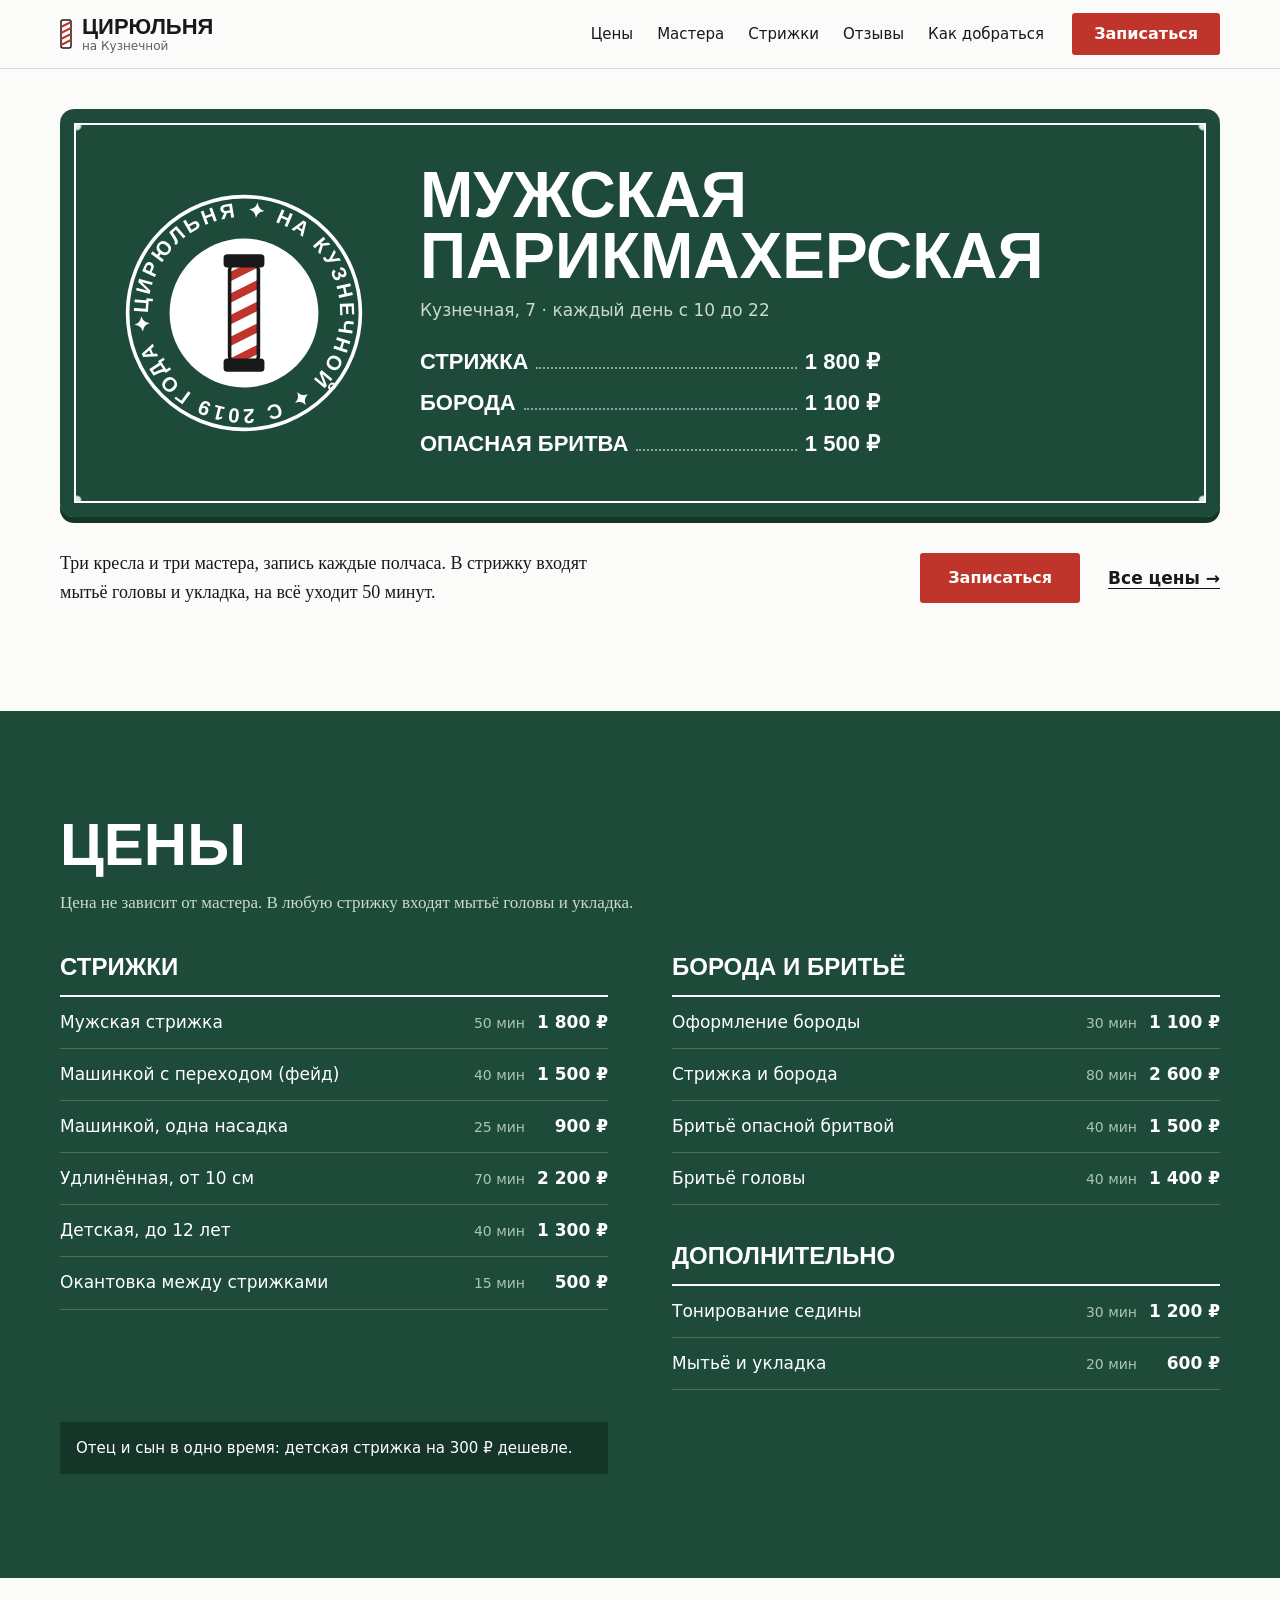
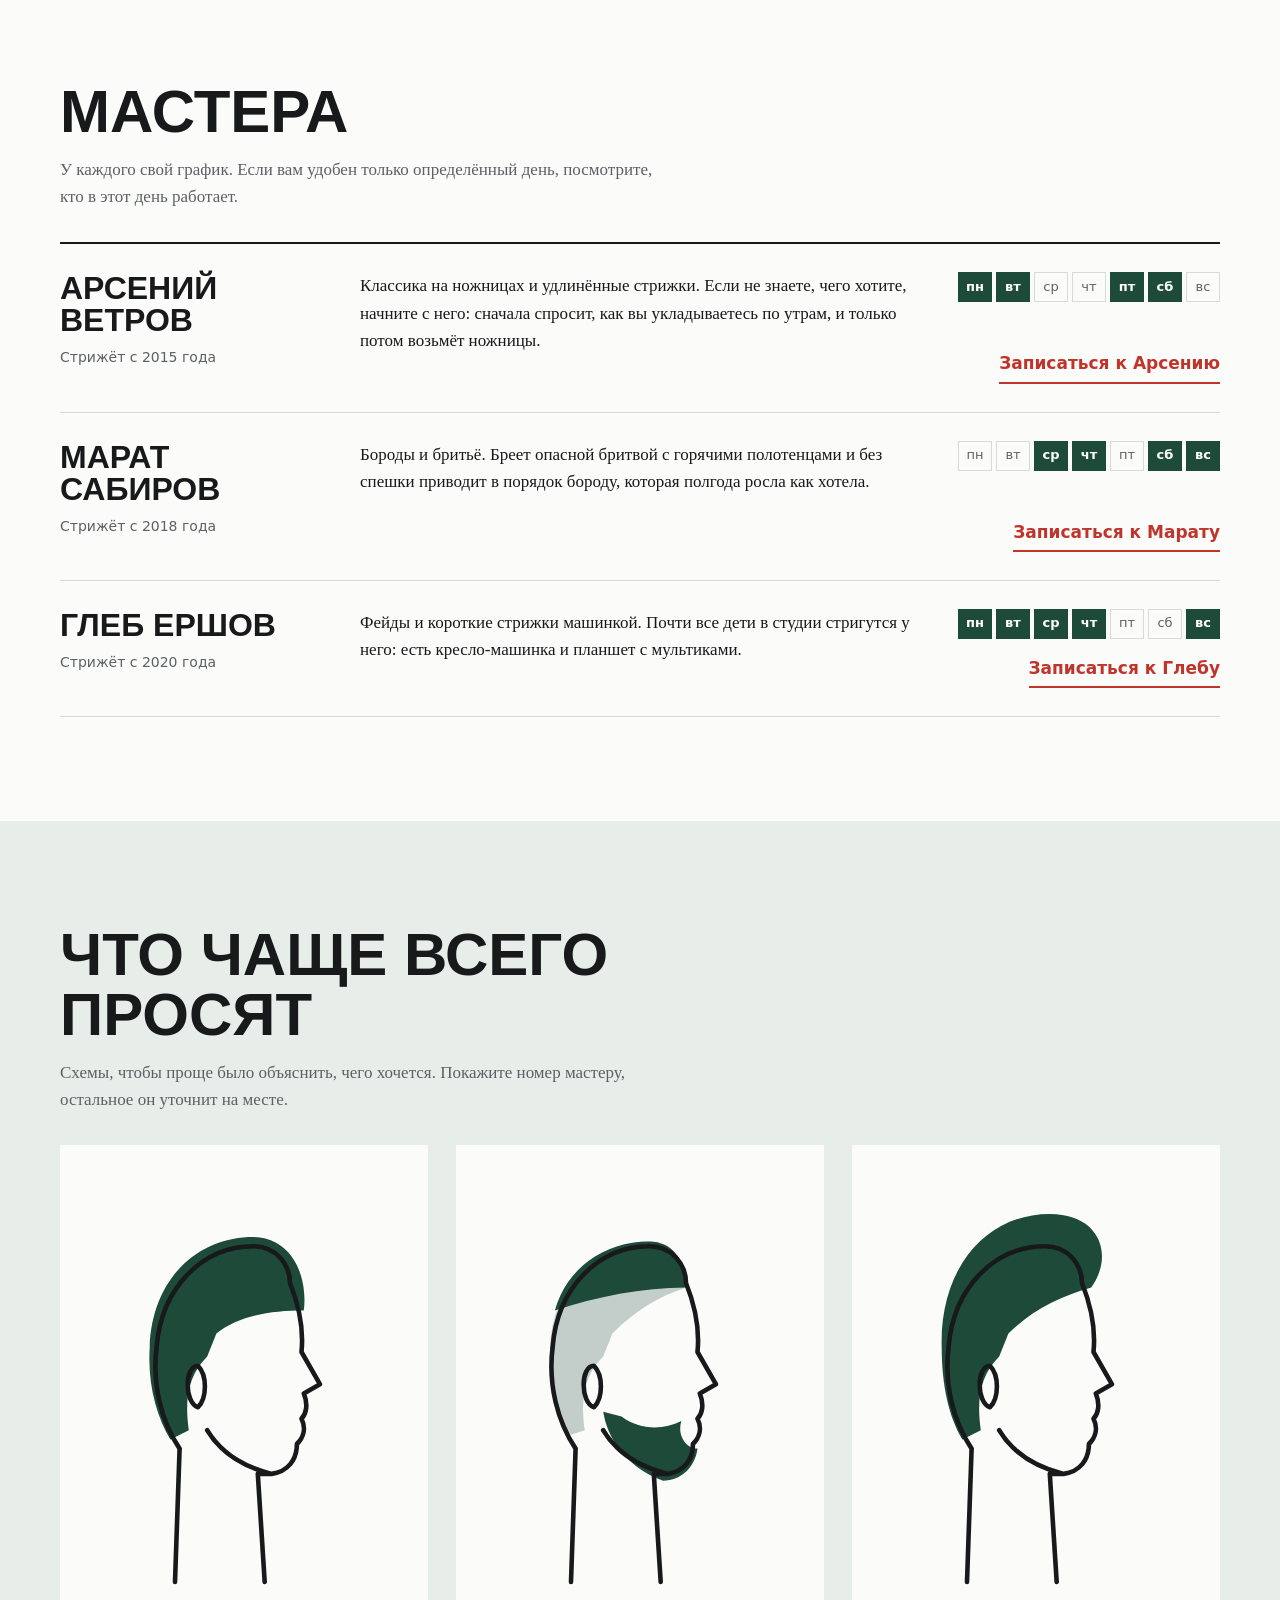
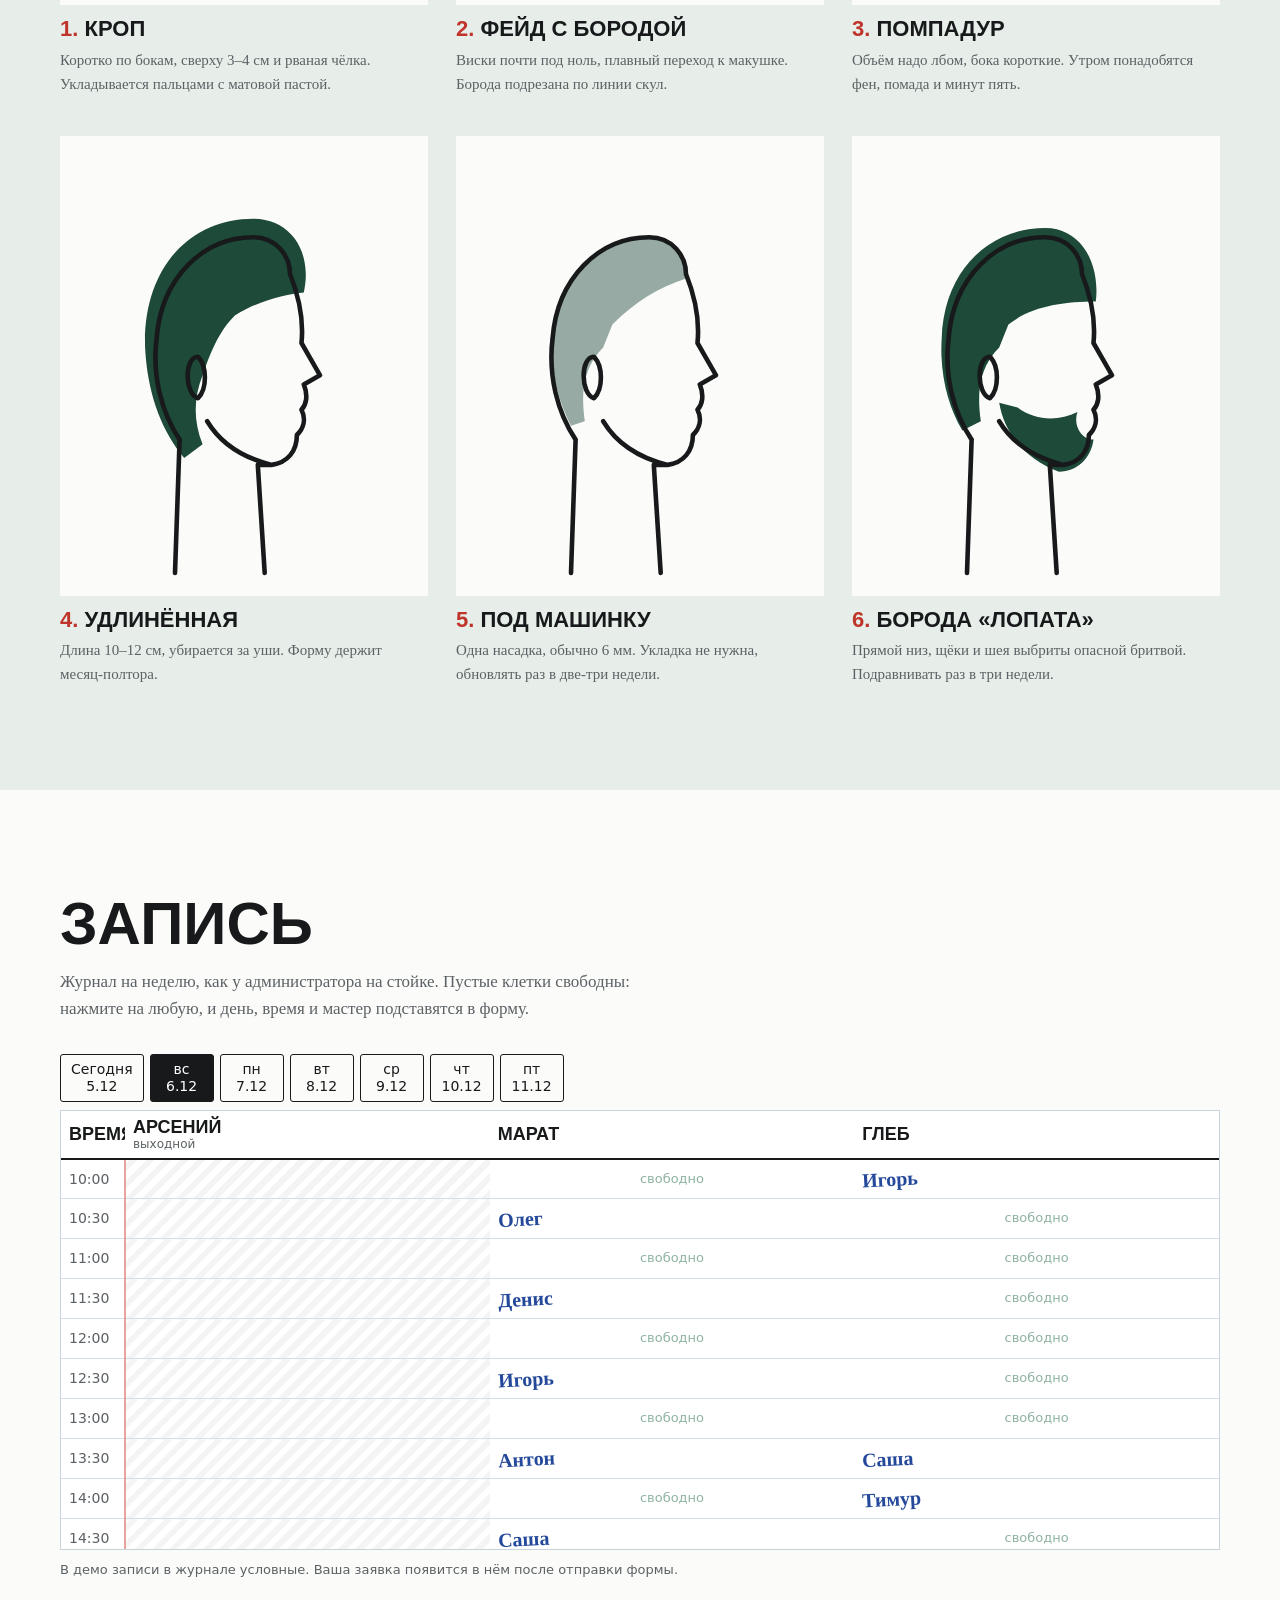
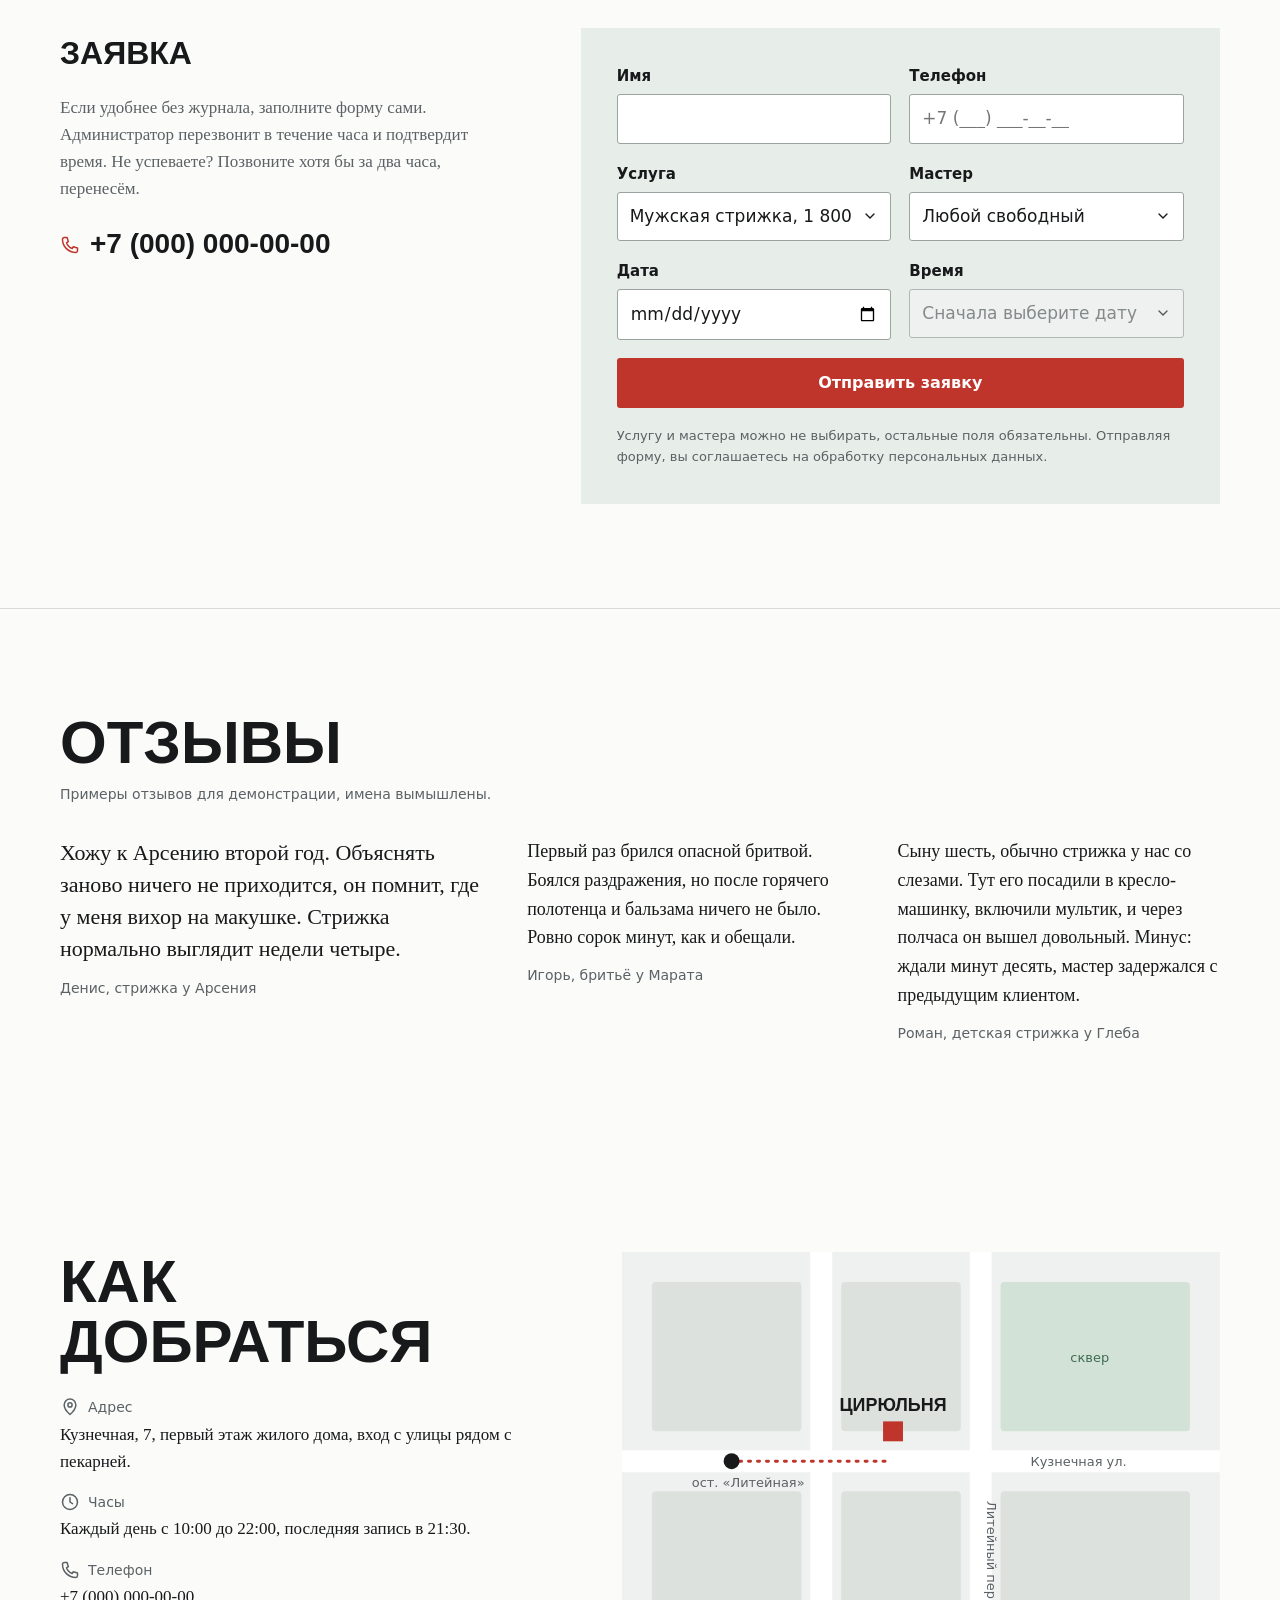
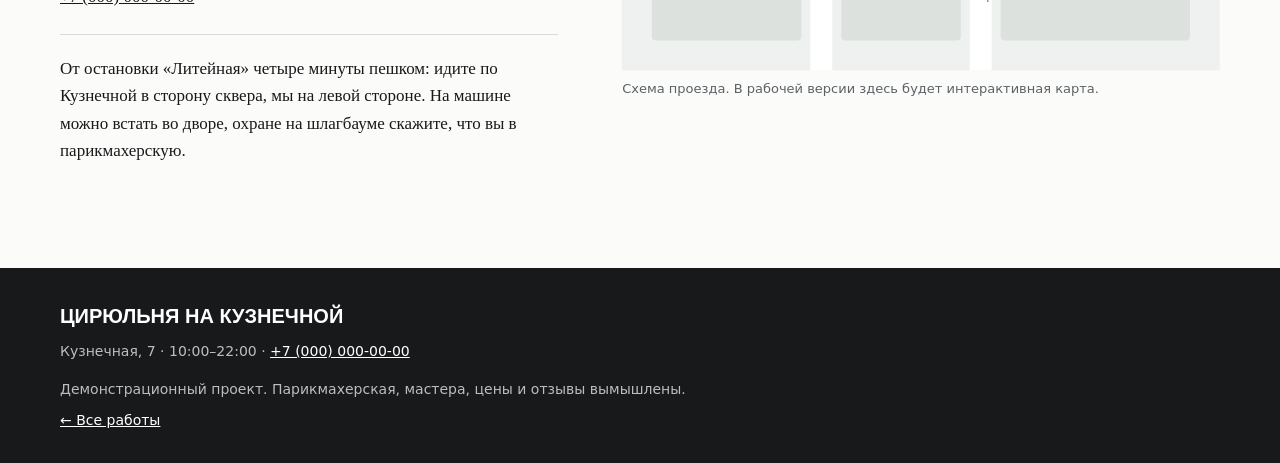
==== landing-barbershop/index.html @ cb87144c "Лендинг парикмахерской «Цирюльня на Кузнечной»" ====
<!DOCTYPE html>
<html lang="ru">
<head>
  <meta charset="UTF-8">
  <meta name="viewport" content="width=device-width, initial-scale=1">
  <title>Цирюльня на Кузнечной — мужские стрижки и бритьё</title>
  <meta name="description" content="Мужская парикмахерская на Кузнечной, 7. Стрижка 1 800 ₽, бритьё опасной бритвой, запись онлайн. Демонстрационный лендинг.">
  <meta name="theme-color" content="#1e4a3a">
  <link rel="icon" href="data:image/svg+xml,%3Csvg xmlns='http://www.w3.org/2000/svg' viewBox='0 0 32 32'%3E%3Crect width='32' height='32' rx='6' fill='%231e4a3a'/%3E%3Crect x='12' y='5' width='8' height='22' rx='2' fill='%23fff'/%3E%3Cpath d='M12 10l8-4M12 16l8-4M12 22l8-4' stroke='%23c0352b' stroke-width='2.5'/%3E%3C/svg%3E">
  <link rel="stylesheet" href="style.css">
  <script>document.documentElement.classList.add('js');</script>
  <script src="script.js" defer></script>
</head>
<body>
  <svg class="sprite" aria-hidden="true" focusable="false">
    <!-- Профили для схем стрижек: голова линией, волосы и борода заливкой -->
    <symbol id="head" viewBox="0 0 160 200">
      <path d="M100 60c4 10 6 20 5 30l8 14-7 4c2 5 1 9-1 11 2 4 1 8-2 11 0 7-4 12-11 13h-6M86 143l3 47M52 132c-8-12-12-28-10-44 2-26 20-44 42-44 10 0 16 8 16 16M52 132l-2 58M92 143c-12-3-22-9-28-19M60 96c-6 0-6 16 0 18 4-4 4-14 0-18z"/>
    </symbol>
    <symbol id="hair-crop" viewBox="0 0 160 200">
      <path d="M106 72c2-16-6-32-22-32-24 0-44 18-45 48-1 16 3 30 9 40l8-4c-2-14 0-24 8-32l4-10c10-8 24-10 38-10z"/>
    </symbol>
    <symbol id="hair-fade" viewBox="0 0 160 200">
      <path d="M100 62c0-12-6-20-16-20-22 0-42 18-43 46-1 16 3 30 9 38l6-2c-2-14 0-24 8-32l4-10c10-10 20-16 32-20z" opacity="0.25"/>
      <path d="M100 62c0-12-6-20-16-20-20 0-36 12-41 30 18-6 38-10 57-10z"/>
    </symbol>
    <symbol id="hair-pomp" viewBox="0 0 160 200">
      <path d="M104 62c10-14 4-32-18-32-28 0-48 24-47 58 0 16 3 30 9 40l8-4c-2-14 0-24 8-32l4-10c10-10 22-16 36-20z"/>
    </symbol>
    <symbol id="hair-long" viewBox="0 0 160 200">
      <path d="M106 68c4-18-6-32-22-32-28 0-48 22-47 56 1 20 7 36 17 48l8-6c-4-10-4-20 0-30 4-12 8-20 14-26 10-6 20-9 30-10z"/>
    </symbol>
    <symbol id="hair-buzz" viewBox="0 0 160 200">
      <path d="M100 62c0-12-6-18-16-18-22 0-40 18-42 44-1 16 3 28 8 38l6-2c-2-14 0-24 8-32l4-10c10-10 20-16 32-20z" opacity="0.45"/>
    </symbol>
    <symbol id="beard" viewBox="0 0 160 200">
      <path d="M64 116c2 12 10 24 26 30 8 0 14-6 15-14-5 0-9-6-7-12-8 4-18 4-26-2z"/>
    </symbol>

    <symbol id="i-phone" viewBox="0 0 24 24"><path d="M5 3h3.5l1.5 5-2.2 1.4a11 11 0 0 0 6.8 6.8L16 14l5 1.5V19a2 2 0 0 1-2 2A16 16 0 0 1 3 5a2 2 0 0 1 2-2z"/></symbol>
    <symbol id="i-pin" viewBox="0 0 24 24"><path d="M12 21s-7-6.2-7-11.5a7 7 0 0 1 14 0C19 14.8 12 21 12 21z"/><circle cx="12" cy="9.5" r="2.5"/></symbol>
    <symbol id="i-clock" viewBox="0 0 24 24"><circle cx="12" cy="12" r="9"/><path d="M12 7v5l3 2"/></symbol>
  </svg>

  <a class="skip-link" href="#main">Перейти к содержимому</a>

  <header class="header" id="top">
    <div class="container header__inner">
      <a class="logo" href="#top" aria-label="Цирюльня на Кузнечной, на главную">
        <svg class="logo__pole" viewBox="0 0 12 32" aria-hidden="true" focusable="false">
          <rect x="1" y="2" width="10" height="28" rx="2" fill="#fff" stroke="currentColor" stroke-width="1.5"/>
          <path d="M1 9l10-5M1 15l10-5M1 21l10-5M1 27l10-5" stroke="#c0352b" stroke-width="2"/>
        </svg>
        <span class="logo__name">Цирюльня<span class="logo__place">на Кузнечной</span></span>
      </a>

      <button class="burger" type="button" aria-expanded="false" aria-controls="site-nav" aria-label="Открыть меню">
        <span class="burger__line"></span>
        <span class="burger__line"></span>
      </button>

      <nav class="nav" id="site-nav" aria-label="Основное меню">
        <ul class="nav__list">
          <li><a class="nav__link" href="#prices">Цены</a></li>
          <li><a class="nav__link" href="#masters">Мастера</a></li>
          <li><a class="nav__link" href="#looks">Стрижки</a></li>
          <li><a class="nav__link" href="#reviews">Отзывы</a></li>
          <li><a class="nav__link" href="#contacts">Как добраться</a></li>
        </ul>
        <a class="button nav__cta" href="#booking">Записаться</a>
      </nav>
    </div>
  </header>

  <main id="main">
    <section class="hero" aria-labelledby="hero-title">
      <div class="container">
        <div class="sign">
          <svg class="sign__emblem" viewBox="0 0 200 200" role="img" aria-label="Эмблема: барберский столб в круге, по кругу надпись «Цирюльня на Кузнечной, с 2019 года»">
            <defs>
              <path id="emblem-ring" d="M100 100m-80 0a80 80 0 1 1 160 0a80 80 0 1 1-160 0"/>
              <clipPath id="pole-clip"><rect x="88" y="60" width="24" height="80" rx="4"/></clipPath>
            </defs>
            <circle cx="100" cy="100" r="97" fill="none" stroke="currentColor" stroke-width="3"/>
            <text class="sign__ring">
              <textPath href="#emblem-ring" textLength="500" lengthAdjust="spacing">ЦИРЮЛЬНЯ ✦ НА КУЗНЕЧНОЙ ✦ С 2019 ГОДА ✦</textPath>
            </text>
            <circle cx="100" cy="100" r="62" fill="#fff"/>
            <rect x="88" y="60" width="24" height="80" rx="4" fill="#fff"/>
            <path clip-path="url(#pole-clip)" d="M80 74l40-20M80 92l40-20M80 110l40-20M80 128l40-20M80 146l40-20" stroke="#c0352b" stroke-width="7"/>
            <rect x="88" y="60" width="24" height="80" rx="4" fill="none" stroke="#17191a" stroke-width="3"/>
            <rect x="83" y="51" width="34" height="11" rx="3" fill="#17191a"/>
            <rect x="83" y="138" width="34" height="11" rx="3" fill="#17191a"/>
          </svg>

          <div class="sign__body">
            <h1 class="sign__title" id="hero-title">Мужская парикмахерская</h1>
            <p class="sign__address">Кузнечная, 7 · каждый день с 10 до 22</p>
            <ul class="sign__prices">
              <li class="sign__price"><span>Стрижка</span><span class="sign__dots" aria-hidden="true"></span><span>1 800 ₽</span></li>
              <li class="sign__price"><span>Борода</span><span class="sign__dots" aria-hidden="true"></span><span>1 100 ₽</span></li>
              <li class="sign__price"><span>Опасная бритва</span><span class="sign__dots" aria-hidden="true"></span><span>1 500 ₽</span></li>
            </ul>
          </div>
        </div>

        <div class="hero__below">
          <p class="hero__text">Три кресла и три мастера, запись каждые полчаса. В стрижку входят мытьё головы и укладка, на всё уходит 50 минут.</p>
          <div class="hero__actions">
            <a class="button" href="#booking">Записаться</a>
            <a class="link-arrow" href="#prices">Все цены</a>
          </div>
        </div>
      </div>
    </section>

    <section class="section section--green" id="prices" aria-labelledby="prices-title">
      <div class="container">
        <div class="section__head reveal">
          <h2 class="section__title" id="prices-title">Цены</h2>
          <p class="section__lead">Цена не зависит от мастера. В любую стрижку входят мытьё головы и укладка.</p>
        </div>

        <div class="prices reveal">
          <table class="price-table">
            <caption class="price-table__caption">Стрижки</caption>
            <tbody>
              <tr><th scope="row">Мужская стрижка</th><td>50 мин</td><td>1 800 ₽</td></tr>
              <tr><th scope="row">Машинкой с переходом (фейд)</th><td>40 мин</td><td>1 500 ₽</td></tr>
              <tr><th scope="row">Машинкой, одна насадка</th><td>25 мин</td><td>900 ₽</td></tr>
              <tr><th scope="row">Удлинённая, от 10 см</th><td>70 мин</td><td>2 200 ₽</td></tr>
              <tr><th scope="row">Детская, до 12 лет</th><td>40 мин</td><td>1 300 ₽</td></tr>
              <tr><th scope="row">Окантовка между стрижками</th><td>15 мин</td><td>500 ₽</td></tr>
            </tbody>
          </table>

          <table class="price-table">
            <caption class="price-table__caption">Борода и бритьё</caption>
            <tbody>
              <tr><th scope="row">Оформление бороды</th><td>30 мин</td><td>1 100 ₽</td></tr>
              <tr><th scope="row">Стрижка и борода</th><td>80 мин</td><td>2 600 ₽</td></tr>
              <tr><th scope="row">Бритьё опасной бритвой</th><td>40 мин</td><td>1 500 ₽</td></tr>
              <tr><th scope="row">Бритьё головы</th><td>40 мин</td><td>1 400 ₽</td></tr>
            </tbody>
          </table>

          <table class="price-table">
            <caption class="price-table__caption">Дополнительно</caption>
            <tbody>
              <tr><th scope="row">Тонирование седины</th><td>30 мин</td><td>1 200 ₽</td></tr>
              <tr><th scope="row">Мытьё и укладка</th><td>20 мин</td><td>600 ₽</td></tr>
            </tbody>
          </table>

          <p class="prices__note">Отец и сын в одно время: детская стрижка на 300 ₽ дешевле.</p>
        </div>
      </div>
    </section>

    <section class="section" id="masters" aria-labelledby="masters-title">
      <div class="container">
        <div class="section__head reveal">
          <h2 class="section__title" id="masters-title">Мастера</h2>
          <p class="section__lead">У каждого свой график. Если вам удобен только определённый день, посмотрите, кто в этот день работает.</p>
        </div>

        <ul class="masters">
          <li class="master reveal" data-master="arseniy" data-days="1,2,5,6">
            <h3 class="master__name">Арсений Ветров</h3>
            <p class="master__since">Стрижёт с 2015 года</p>
            <p class="master__text">Классика на ножницах и удлинённые стрижки. Если не знаете, чего хотите, начните с него: сначала спросит, как вы укладываетесь по утрам, и только потом возьмёт ножницы.</p>
            <p class="week" aria-label="Работает в понедельник, вторник, пятницу и субботу">
              <span class="week__day week__day--on">пн</span><span class="week__day week__day--on">вт</span><span class="week__day">ср</span><span class="week__day">чт</span><span class="week__day week__day--on">пт</span><span class="week__day week__day--on">сб</span><span class="week__day">вс</span>
            </p>
            <button class="master__book" type="button" data-book-master="arseniy">Записаться к Арсению</button>
          </li>
          <li class="master reveal" data-master="marat" data-days="3,4,6,0">
            <h3 class="master__name">Марат Сабиров</h3>
            <p class="master__since">Стрижёт с 2018 года</p>
            <p class="master__text">Бороды и бритьё. Бреет опасной бритвой с горячими полотенцами и без спешки приводит в порядок бороду, которая полгода росла как хотела.</p>
            <p class="week" aria-label="Работает в среду, четверг, субботу и воскресенье">
              <span class="week__day">пн</span><span class="week__day">вт</span><span class="week__day week__day--on">ср</span><span class="week__day week__day--on">чт</span><span class="week__day">пт</span><span class="week__day week__day--on">сб</span><span class="week__day week__day--on">вс</span>
            </p>
            <button class="master__book" type="button" data-book-master="marat">Записаться к Марату</button>
          </li>
          <li class="master reveal" data-master="gleb" data-days="1,2,3,4,0">
            <h3 class="master__name">Глеб Ершов</h3>
            <p class="master__since">Стрижёт с 2020 года</p>
            <p class="master__text">Фейды и короткие стрижки машинкой. Почти все дети в студии стригутся у него: есть кресло-машинка и планшет с мультиками.</p>
            <p class="week" aria-label="Работает с понедельника по четверг и в воскресенье">
              <span class="week__day week__day--on">пн</span><span class="week__day week__day--on">вт</span><span class="week__day week__day--on">ср</span><span class="week__day week__day--on">чт</span><span class="week__day">пт</span><span class="week__day">сб</span><span class="week__day week__day--on">вс</span>
            </p>
            <button class="master__book" type="button" data-book-master="gleb">Записаться к Глебу</button>
          </li>
        </ul>
      </div>
    </section>

    <section class="section section--pale" id="looks" aria-labelledby="looks-title">
      <div class="container">
        <div class="section__head reveal">
          <h2 class="section__title" id="looks-title">Что чаще всего просят</h2>
          <p class="section__lead">Схемы, чтобы проще было объяснить, чего хочется. Покажите номер мастеру, остальное он уточнит на месте.</p>
        </div>

        <ol class="looks">
          <li class="look reveal">
            <svg class="look__art" viewBox="0 0 160 200" role="img" aria-label="Схема стрижки кроп в профиль">
              <use href="#hair-crop" class="look__hair"/><use href="#head" class="look__line"/>
            </svg>
            <h3 class="look__name">Кроп</h3>
            <p class="look__text">Коротко по бокам, сверху 3–4 см и рваная чёлка. Укладывается пальцами с матовой пастой.</p>
          </li>
          <li class="look reveal">
            <svg class="look__art" viewBox="0 0 160 200" role="img" aria-label="Схема стрижки фейд с бородой в профиль">
              <use href="#hair-fade" class="look__hair"/><use href="#beard" class="look__hair"/><use href="#head" class="look__line"/>
            </svg>
            <h3 class="look__name">Фейд с бородой</h3>
            <p class="look__text">Виски почти под ноль, плавный переход к макушке. Борода подрезана по линии скул.</p>
          </li>
          <li class="look reveal">
            <svg class="look__art" viewBox="0 0 160 200" role="img" aria-label="Схема стрижки помпадур в профиль">
              <use href="#hair-pomp" class="look__hair"/><use href="#head" class="look__line"/>
            </svg>
            <h3 class="look__name">Помпадур</h3>
            <p class="look__text">Объём надо лбом, бока короткие. Утром понадобятся фен, помада и минут пять.</p>
          </li>
          <li class="look reveal">
            <svg class="look__art" viewBox="0 0 160 200" role="img" aria-label="Схема удлинённой стрижки в профиль">
              <use href="#hair-long" class="look__hair"/><use href="#head" class="look__line"/>
            </svg>
            <h3 class="look__name">Удлинённая</h3>
            <p class="look__text">Длина 10–12 см, убирается за уши. Форму держит месяц-полтора.</p>
          </li>
          <li class="look reveal">
            <svg class="look__art" viewBox="0 0 160 200" role="img" aria-label="Схема стрижки под машинку в профиль">
              <use href="#hair-buzz" class="look__hair"/><use href="#head" class="look__line"/>
            </svg>
            <h3 class="look__name">Под машинку</h3>
            <p class="look__text">Одна насадка, обычно 6 мм. Укладка не нужна, обновлять раз в две-три недели.</p>
          </li>
          <li class="look reveal">
            <svg class="look__art" viewBox="0 0 160 200" role="img" aria-label="Схема короткой стрижки с бородой лопатой в профиль">
              <use href="#hair-crop" class="look__hair"/><use href="#beard" class="look__hair"/><use href="#head" class="look__line"/>
            </svg>
            <h3 class="look__name">Борода «лопата»</h3>
            <p class="look__text">Прямой низ, щёки и шея выбриты опасной бритвой. Подравнивать раз в три недели.</p>
          </li>
        </ol>
      </div>
    </section>

    <section class="section" id="booking" aria-labelledby="booking-title">
      <div class="container">
        <div class="section__head reveal">
          <h2 class="section__title" id="booking-title">Запись</h2>
          <p class="section__lead">Журнал на неделю, как у администратора на стойке. Пустые клетки свободны: нажмите на любую, и день, время и мастер подставятся в форму.</p>
        </div>

        <div class="journal reveal">
          <div class="journal__days" id="journal-days" role="group" aria-label="День недели"></div>
          <div class="journal__page" tabindex="0" aria-label="Журнал записи, прокручивается">
            <table class="journal__table" id="journal-table"></table>
          </div>
          <p class="journal__note">В демо записи в журнале условные. Ваша заявка появится в нём после отправки формы.</p>
        </div>
      </div>

      <div class="container booking">
        <div class="booking__intro reveal">
          <h3 class="booking__title">Заявка</h3>
          <p class="section__lead">Если удобнее без журнала, заполните форму сами. Администратор перезвонит в течение часа и подтвердит время. Не успеваете? Позвоните хотя бы за два часа, перенесём.</p>
          <p class="booking__phone"><svg class="icon" aria-hidden="true"><use href="#i-phone"/></svg><a href="tel:+70000000000">+7 (000) 000-00-00</a></p>
        </div>

        <div class="booking__panel reveal">
          <form class="form" id="booking-form" novalidate>
            <div class="form__row">
              <div class="field">
                <label class="field__label" for="booking-name">Имя</label>
                <input class="field__input" type="text" id="booking-name" name="name" autocomplete="name" required aria-describedby="booking-name-error">
                <p class="field__error" id="booking-name-error"></p>
              </div>
              <div class="field">
                <label class="field__label" for="booking-phone">Телефон</label>
                <input class="field__input" type="tel" id="booking-phone" name="phone" autocomplete="tel" placeholder="+7 (___) ___-__-__" required aria-describedby="booking-phone-error">
                <p class="field__error" id="booking-phone-error"></p>
              </div>
            </div>
            <div class="form__row">
              <div class="field">
                <label class="field__label" for="booking-service">Услуга</label>
                <select class="field__input field__input--select" id="booking-service" name="service">
                  <option>Мужская стрижка, 1 800 ₽</option>
                  <option>Фейд, 1 500 ₽</option>
                  <option>Машинкой, одна насадка, 900 ₽</option>
                  <option>Стрижка и борода, 2 600 ₽</option>
                  <option>Оформление бороды, 1 100 ₽</option>
                  <option>Бритьё опасной бритвой, 1 500 ₽</option>
                  <option>Детская стрижка, 1 300 ₽</option>
                </select>
              </div>
              <div class="field">
                <label class="field__label" for="booking-master">Мастер</label>
                <select class="field__input field__input--select" id="booking-master" name="master">
                  <option value="any">Любой свободный</option>
                  <option value="arseniy">Арсений</option>
                  <option value="marat">Марат</option>
                  <option value="gleb">Глеб</option>
                </select>
              </div>
            </div>
            <div class="form__row">
              <div class="field">
                <label class="field__label" for="booking-date">Дата</label>
                <input class="field__input" type="date" id="booking-date" name="date" required aria-describedby="booking-date-error">
                <p class="field__error" id="booking-date-error"></p>
              </div>
              <div class="field">
                <label class="field__label" for="booking-time">Время</label>
                <select class="field__input field__input--select" id="booking-time" name="time" required aria-describedby="booking-time-error">
                  <option value="">Сначала выберите дату</option>
                </select>
                <p class="field__error" id="booking-time-error"></p>
              </div>
            </div>
            <button class="button button--wide" type="submit">Отправить заявку</button>
            <p class="form__policy">Услугу и мастера можно не выбирать, остальные поля обязательны. Отправляя форму, вы соглашаетесь на обработку персональных данных.</p>
          </form>

          <div class="form-success" id="booking-success" tabindex="-1" hidden>
            <h3 class="form-success__title">Заявка отправлена</h3>
            <p class="form-success__text" id="booking-success-text"></p>
            <p class="form-success__demo">Это демо, данные никуда не уходят.</p>
            <button class="button button--ghost" type="button" id="booking-again">Записаться ещё раз</button>
          </div>
        </div>
      </div>
    </section>

    <section class="section section--ruled" id="reviews" aria-labelledby="reviews-title">
      <div class="container">
        <div class="section__head reveal">
          <h2 class="section__title" id="reviews-title">Отзывы</h2>
          <p class="section__note">Примеры отзывов для демонстрации, имена вымышлены.</p>
        </div>

        <div class="reviews">
          <figure class="review reveal">
            <blockquote class="review__text">
              <p>Хожу к Арсению второй год. Объяснять заново ничего не приходится, он помнит, где у меня вихор на макушке. Стрижка нормально выглядит недели четыре.</p>
            </blockquote>
            <figcaption class="review__author">Денис, стрижка у Арсения</figcaption>
          </figure>
          <figure class="review reveal">
            <blockquote class="review__text">
              <p>Первый раз брился опасной бритвой. Боялся раздражения, но после горячего полотенца и бальзама ничего не было. Ровно сорок минут, как и обещали.</p>
            </blockquote>
            <figcaption class="review__author">Игорь, бритьё у Марата</figcaption>
          </figure>
          <figure class="review reveal">
            <blockquote class="review__text">
              <p>Сыну шесть, обычно стрижка у нас со слезами. Тут его посадили в кресло-машинку, включили мультик, и через полчаса он вышел довольный. Минус: ждали минут десять, мастер задержался с предыдущим клиентом.</p>
            </blockquote>
            <figcaption class="review__author">Роман, детская стрижка у Глеба</figcaption>
          </figure>
        </div>
      </div>
    </section>

    <section class="section" id="contacts" aria-labelledby="contacts-title">
      <div class="container contacts">
        <div class="contacts__info reveal">
          <h2 class="section__title" id="contacts-title">Как добраться</h2>
          <dl class="contacts__list">
            <div class="contacts__item">
              <dt><svg class="icon" aria-hidden="true"><use href="#i-pin"/></svg>Адрес</dt>
              <dd>Кузнечная, 7, первый этаж жилого дома, вход с улицы рядом с пекарней.</dd>
            </div>
            <div class="contacts__item">
              <dt><svg class="icon" aria-hidden="true"><use href="#i-clock"/></svg>Часы</dt>
              <dd>Каждый день с 10:00 до 22:00, последняя запись в 21:30.</dd>
            </div>
            <div class="contacts__item">
              <dt><svg class="icon" aria-hidden="true"><use href="#i-phone"/></svg>Телефон</dt>
              <dd><a href="tel:+70000000000">+7 (000) 000-00-00</a></dd>
            </div>
          </dl>
          <p class="contacts__route">От остановки «Литейная» четыре минуты пешком: идите по Кузнечной в сторону сквера, мы на левой стороне. На машине можно встать во дворе, охране на шлагбауме скажите, что вы в парикмахерскую.</p>
        </div>

        <figure class="map reveal">
          <svg class="map__canvas" viewBox="0 0 600 420" role="img" aria-label="Схема: парикмахерская на Кузнечной улице, от остановки Литейная в сторону сквера">
            <rect width="600" height="420" fill="#eef1ef"/>
            <rect x="380" y="30" width="190" height="150" rx="4" fill="#d3e2d7"/>
            <g fill="#dde1de">
              <rect x="30" y="30" width="150" height="150" rx="4"/>
              <rect x="220" y="30" width="120" height="150" rx="4"/>
              <rect x="30" y="240" width="150" height="150" rx="4"/>
              <rect x="220" y="240" width="120" height="150" rx="4"/>
              <rect x="380" y="240" width="190" height="150" rx="4"/>
            </g>
            <path d="M0 210h600M200 0v420M360 0v420" stroke="#fff" stroke-width="22"/>
            <text class="map__label" x="410" y="215">Кузнечная ул.</text>
            <text class="map__label" x="366" y="250" transform="rotate(90 366 250)">Литейный пер.</text>
            <text class="map__label map__label--park" x="450" y="110">сквер</text>
            <path d="M118 210h150" stroke="#c0352b" stroke-width="3" stroke-dasharray="2 7" stroke-linecap="round"/>
            <circle cx="110" cy="210" r="8" fill="#17191a"/>
            <text class="map__label" x="70" y="236">ост. «Литейная»</text>
            <rect x="262" y="170" width="20" height="20" fill="#c0352b"/>
            <text class="map__mark" x="272" y="160" text-anchor="middle">Цирюльня</text>
          </svg>
          <figcaption class="map__caption">Схема проезда. В рабочей версии здесь будет интерактивная карта.</figcaption>
        </figure>
      </div>
    </section>
  </main>

  <footer class="footer">
    <div class="container footer__inner">
      <p class="footer__name">Цирюльня на Кузнечной</p>
      <p>Кузнечная, 7 · 10:00–22:00 · <a class="footer__link" href="tel:+70000000000">+7 (000) 000-00-00</a></p>
      <p class="footer__demo">Демонстрационный проект. Парикмахерская, мастера, цены и отзывы вымышлены.</p>
      <a class="footer__link" href="../index.html">← Все работы</a>
    </div>
  </footer>
</body>
</html>
---- landing-barbershop/style.css ----
/* Цирюльня на Кузнечной */

:root {
  --color-paper: #fbfbfa;
  --color-ink: #17191a;
  --color-muted: #5b6164;
  --color-line: #d7dbd9;
  --color-green: #1e4a3a;
  --color-green-dark: #153528;
  --color-green-pale: #e7eee9;
  --color-red: #c0352b;
  --color-red-dark: #a02a21;
  --color-focus: #c0352b;

  --font-display: "Avenir Next Condensed", "Bahnschrift Condensed", "Bahnschrift", "Arial Narrow", "Roboto Condensed", "Helvetica Neue", Arial, sans-serif;
  --font-text: Charter, "Iowan Old Style", "Palatino Linotype", Georgia, "Times New Roman", serif;
  --font-ui: system-ui, -apple-system, "Segoe UI", Roboto, Arial, sans-serif;

  --container: 1160px;
  --gutter: 16px;
  --header-h: 60px;
  --section-space: 56px;
}

@media (min-width: 768px) {
  :root {
    --gutter: 32px;
    --header-h: 68px;
    --section-space: 80px;
  }
}

@media (min-width: 1280px) {
  :root {
    --section-space: 104px;
  }
}

/* ---------- Base ---------- */

*,
*::before,
*::after {
  box-sizing: border-box;
}

html {
  scroll-padding-top: var(--header-h);
  -webkit-text-size-adjust: 100%;
}

@media (prefers-reduced-motion: no-preference) {
  html {
    scroll-behavior: smooth;
  }
}

body {
  margin: 0;
  min-width: 320px;
  font-family: var(--font-text);
  font-size: 1.0625rem;
  line-height: 1.6;
  color: var(--color-ink);
  background: var(--color-paper);
}

body.is-locked {
  overflow: hidden;
}

h1,
h2,
h3,
p,
ul,
ol,
dl,
dd,
figure,
blockquote {
  margin: 0;
}

ul,
ol {
  padding: 0;
  list-style: none;
}

a {
  color: inherit;
}

button,
input,
select {
  font: inherit;
  color: inherit;
}

svg {
  display: block;
}

[hidden] {
  display: none !important;
}

:focus-visible {
  outline: 3px solid var(--color-focus);
  outline-offset: 2px;
}

.sprite {
  position: absolute;
  width: 0;
  height: 0;
  overflow: hidden;
}

.icon {
  width: 20px;
  height: 20px;
  flex-shrink: 0;
  fill: none;
  stroke: currentColor;
  stroke-width: 1.8;
  stroke-linecap: round;
  stroke-linejoin: round;
}

.skip-link {
  position: absolute;
  top: 8px;
  left: 8px;
  z-index: 100;
  padding: 8px 14px;
  background: var(--color-ink);
  color: #fff;
  font-family: var(--font-ui);
  transform: translateY(-150%);
}

.skip-link:focus {
  transform: none;
}

/* ---------- Layout ---------- */

.container {
  width: 100%;
  max-width: calc(var(--container) + var(--gutter) * 2);
  margin: 0 auto;
  padding: 0 var(--gutter);
}

.section {
  padding: var(--section-space) 0;
}

.section--green {
  --color-focus: #fff;
  background: var(--color-green);
  color: #fff;
}

.section--pale {
  background: var(--color-green-pale);
}

.section--ruled {
  border-top: 1px solid var(--color-line);
}

.section__head {
  max-width: 620px;
  margin-bottom: 32px;
}

.section__title {
  font-family: var(--font-display);
  font-size: clamp(2.25rem, 1.6rem + 3vw, 3.75rem);
  font-weight: 700;
  font-stretch: condensed;
  line-height: 1;
  text-transform: uppercase;
}

.section__lead {
  margin-top: 14px;
  color: var(--color-muted);
}

.section--green .section__lead {
  color: #c9dbd1;
}

.section__note {
  margin-top: 10px;
  color: var(--color-muted);
  font-family: var(--font-ui);
  font-size: 0.875rem;
}

/* ---------- Buttons ---------- */

.button {
  display: inline-flex;
  align-items: center;
  justify-content: center;
  min-height: 50px;
  padding: 10px 26px;
  border: 2px solid var(--color-red);
  border-radius: 3px;
  background: var(--color-red);
  color: #fff;
  font-family: var(--font-ui);
  font-size: 1rem;
  font-weight: 600;
  text-decoration: none;
  cursor: pointer;
  transition: background-color 0.15s, border-color 0.15s;
}

.button:hover {
  background: var(--color-red-dark);
  border-color: var(--color-red-dark);
}

.button--ghost {
  background: transparent;
  color: var(--color-ink);
  border-color: var(--color-ink);
}

.button--ghost:hover {
  background: var(--color-ink);
  border-color: var(--color-ink);
  color: #fff;
}

.button--wide {
  width: 100%;
}

.link-arrow {
  font-family: var(--font-ui);
  font-weight: 600;
  text-underline-offset: 4px;
}

.link-arrow::after {
  content: " →";
}

/* ---------- Header ---------- */

.header {
  position: sticky;
  top: 0;
  z-index: 50;
  background: var(--color-paper);
  border-bottom: 1px solid var(--color-line);
}

.header__inner {
  display: flex;
  align-items: center;
  justify-content: space-between;
  gap: 16px;
  height: var(--header-h);
}

.logo {
  display: inline-flex;
  align-items: center;
  gap: 10px;
  color: var(--color-ink);
  text-decoration: none;
}

.logo__pole {
  width: 12px;
  height: 32px;
}

.logo__name {
  display: flex;
  flex-direction: column;
  font-family: var(--font-display);
  font-size: 1.375rem;
  font-weight: 700;
  font-stretch: condensed;
  line-height: 1;
  text-transform: uppercase;
}

.logo__place {
  margin-top: 2px;
  color: var(--color-muted);
  font-family: var(--font-ui);
  font-size: 0.75rem;
  font-weight: 400;
  text-transform: none;
}

.burger {
  display: flex;
  flex-direction: column;
  justify-content: center;
  gap: 7px;
  width: 44px;
  height: 44px;
  padding: 0 10px;
  border: 0;
  background: none;
  cursor: pointer;
}

.burger__line {
  height: 2px;
  background: var(--color-ink);
  transition: transform 0.2s;
}

.burger[aria-expanded="true"] .burger__line:nth-child(1) {
  transform: translateY(4.5px) rotate(45deg);
}

.burger[aria-expanded="true"] .burger__line:nth-child(2) {
  transform: translateY(-4.5px) rotate(-45deg);
}

.nav {
  position: absolute;
  top: 100%;
  left: 0;
  right: 0;
  padding: 8px var(--gutter) 24px;
  background: var(--color-paper);
  border-bottom: 1px solid var(--color-line);
  display: none;
}

.nav--open {
  display: block;
}

.nav__link {
  display: block;
  padding: 12px 0;
  border-bottom: 1px solid var(--color-line);
  font-family: var(--font-display);
  font-size: 1.5rem;
  font-weight: 700;
  font-stretch: condensed;
  text-decoration: none;
  text-transform: uppercase;
}

.nav__cta {
  width: 100%;
  margin-top: 20px;
}

@media (min-width: 1024px) {
  .burger {
    display: none;
  }

  .nav {
    position: static;
    display: flex;
    align-items: center;
    gap: 28px;
    padding: 0;
    border: 0;
    background: none;
  }

  .nav__list {
    display: flex;
    gap: 24px;
  }

  .nav__link {
    padding: 6px 0;
    border: 0;
    font-family: var(--font-ui);
    font-size: 0.9375rem;
    font-weight: 500;
    text-transform: none;
  }

  .nav__link:hover {
    color: var(--color-red);
  }

  .nav__cta {
    width: auto;
    min-height: 42px;
    margin: 0;
    padding: 6px 20px;
  }
}

/* ---------- Hero: вывеска ---------- */

.hero {
  padding: 28px 0 var(--section-space);
}

/* заклёпки по углам и двойная рамка, как у эмалированной таблички */
.sign {
  --rivet: radial-gradient(circle, #dfe7e2 0 3px, #9fb3a8 4px, transparent 5px);
  display: grid;
  justify-items: center;
  gap: 24px;
  padding: 36px 28px;
  border-radius: 14px;
  background:
    var(--rivet) 10px 10px / 14px 14px no-repeat,
    var(--rivet) right 10px top 10px / 14px 14px no-repeat,
    var(--rivet) left 10px bottom 10px / 14px 14px no-repeat,
    var(--rivet) right 10px bottom 10px / 14px 14px no-repeat,
    var(--color-green);
  box-shadow:
    inset 0 0 0 14px var(--color-green),
    inset 0 0 0 16px #fff,
    0 6px 0 var(--color-green-dark);
  color: #fff;
  text-align: center;
}

.sign__emblem {
  width: 180px;
  height: 180px;
  color: #fff;
}

.sign__ring {
  fill: #fff;
  font-family: var(--font-display);
  font-size: 17px;
  font-weight: 700;
  font-stretch: condensed;
}

@media (prefers-reduced-motion: no-preference) {
  .sign__ring {
    transform-origin: 100px 100px;
    animation: ring-spin 40s linear infinite;
  }
}

@keyframes ring-spin {
  to {
    transform: rotate(360deg);
  }
}

.sign__title {
  font-family: var(--font-display);
  font-size: clamp(2rem, 0.6rem + 6.5vw, 5rem);
  font-weight: 700;
  font-stretch: condensed;
  line-height: 0.95;
  text-transform: uppercase;
  overflow-wrap: break-word;
}

.sign__address {
  margin-top: 10px;
  color: #c9dbd1;
  font-family: var(--font-ui);
}

.sign__prices {
  display: grid;
  gap: 6px;
  max-width: 460px;
  margin: 20px auto 0;
  font-family: var(--font-display);
  font-size: 1.375rem;
  font-weight: 700;
  font-stretch: condensed;
  text-align: left;
  text-transform: uppercase;
}

.sign__price {
  display: flex;
  align-items: baseline;
  gap: 8px;
}

.sign__dots {
  flex: 1;
  min-width: 12px;
  border-bottom: 2px dotted rgba(255, 255, 255, 0.5);
}

.sign__price span:last-child {
  white-space: nowrap;
}

.hero__below {
  display: grid;
  gap: 20px;
  margin-top: 32px;
}

.hero__text {
  max-width: 560px;
  font-size: 1.125rem;
}

.hero__actions {
  display: flex;
  flex-wrap: wrap;
  align-items: center;
  gap: 16px 28px;
}

@media (min-width: 768px) {
  .hero {
    padding-top: 40px;
  }

  .sign {
    padding: 48px;
  }

  .sign__emblem {
    width: 220px;
    height: 220px;
  }

  .hero__below {
    grid-template-columns: 1fr auto;
    align-items: center;
  }
}

@media (min-width: 1024px) {
  .sign {
    grid-template-columns: 240px minmax(0, 1fr);
    justify-items: start;
    align-items: center;
    gap: 56px;
    padding: 56px 64px;
    text-align: left;
  }

  .sign__emblem {
    width: 240px;
    height: 240px;
  }

  .sign__title {
    font-size: clamp(2.75rem, 5vw, 4.75rem);
  }

  .sign__prices {
    margin-left: 0;
  }
}

/* ---------- Prices ---------- */

.prices {
  display: grid;
  gap: 32px;
}

.price-table {
  width: 100%;
  border-collapse: collapse;
  font-family: var(--font-ui);
}

.price-table__caption {
  padding-bottom: 8px;
  border-bottom: 2px solid #fff;
  font-family: var(--font-display);
  font-size: 1.5rem;
  font-weight: 700;
  font-stretch: condensed;
  text-align: left;
  text-transform: uppercase;
}

.price-table th,
.price-table td {
  padding: 12px 0;
  border-bottom: 1px solid rgba(255, 255, 255, 0.2);
  vertical-align: baseline;
}

.price-table th {
  padding-right: 12px;
  font-weight: 400;
  text-align: left;
}

.price-table td {
  padding-left: 12px;
  white-space: nowrap;
  text-align: right;
}

.price-table td:nth-child(2) {
  color: #a9c4b5;
  font-size: 0.875rem;
}

.price-table td:last-child {
  width: 1%;
  font-weight: 600;
  font-variant-numeric: tabular-nums;
}

.prices__note {
  padding: 14px 16px;
  background: var(--color-green-dark);
  font-family: var(--font-ui);
  font-size: 0.9375rem;
}

@media (min-width: 1024px) {
  .prices {
    grid-template-columns: 1fr 1fr;
    column-gap: 64px;
    align-items: start;
  }

  .price-table:first-child {
    grid-row: span 2;
  }
}

/* ---------- Masters ---------- */

.masters {
  border-top: 2px solid var(--color-ink);
}

.master {
  display: grid;
  gap: 10px;
  padding: 28px 0;
  border-bottom: 1px solid var(--color-line);
}

.master__name {
  font-family: var(--font-display);
  font-size: 2rem;
  font-weight: 700;
  font-stretch: condensed;
  line-height: 1;
  text-transform: uppercase;
}

.master__since {
  color: var(--color-muted);
  font-family: var(--font-ui);
  font-size: 0.875rem;
}

.master__text {
  max-width: 560px;
}

.week {
  display: flex;
  gap: 4px;
  font-family: var(--font-ui);
  font-size: 0.8125rem;
}

.week__day {
  display: grid;
  place-items: center;
  width: 34px;
  height: 30px;
  border: 1px solid var(--color-line);
  color: var(--color-muted);
}

.week__day--on {
  border-color: var(--color-green);
  background: var(--color-green);
  color: #fff;
  font-weight: 600;
}

.master__book {
  justify-self: start;
  padding: 4px 0;
  border: 0;
  border-bottom: 2px solid var(--color-red);
  background: none;
  color: var(--color-red);
  font-family: var(--font-ui);
  font-weight: 600;
  cursor: pointer;
}

.master__book:hover {
  color: var(--color-red-dark);
}

@media (min-width: 1024px) {
  .master {
    grid-template-columns: 260px 1fr auto;
    grid-template-areas:
      "name text week"
      "since text book";
    column-gap: 40px;
    align-items: start;
  }

  .master__name { grid-area: name; }
  .master__since { grid-area: since; }
  .master__text { grid-area: text; }
  .week { grid-area: week; }
  .master__book { grid-area: book; justify-self: end; }
}

/* ---------- Looks ---------- */

.looks {
  display: grid;
  grid-template-columns: repeat(2, 1fr);
  gap: 28px 16px;
  counter-reset: look;
}

.look {
  counter-increment: look;
}

.look__art {
  width: 100%;
  height: auto;
  aspect-ratio: 4 / 5;
  margin-bottom: 12px;
  background: var(--color-paper);
}

.look__hair {
  fill: var(--color-green);
}

.look__line {
  fill: none;
  stroke: var(--color-ink);
  stroke-width: 2;
  stroke-linecap: round;
  stroke-linejoin: round;
}

.look__name {
  font-family: var(--font-display);
  font-size: 1.375rem;
  font-weight: 700;
  font-stretch: condensed;
  line-height: 1.1;
  text-transform: uppercase;
}

.look__name::before {
  content: counter(look) ". ";
  color: var(--color-red);
}

.look__text {
  margin-top: 6px;
  color: var(--color-muted);
  font-size: 0.9375rem;
}

@media (min-width: 768px) {
  .looks {
    grid-template-columns: repeat(3, 1fr);
    gap: 40px 28px;
  }
}

/* ---------- Journal ---------- */

.journal {
  margin-bottom: 48px;
  font-family: var(--font-ui);
}

.journal__days {
  display: flex;
  gap: 6px;
  overflow-x: auto;
  padding-bottom: 8px;
}

.journal__day {
  flex: 0 0 auto;
  min-width: 64px;
  min-height: 44px;
  padding: 6px 10px;
  border: 1px solid var(--color-ink);
  border-radius: 3px;
  background: var(--color-paper);
  font-size: 0.875rem;
  line-height: 1.2;
  cursor: pointer;
}

.journal__day[aria-pressed="true"] {
  background: var(--color-ink);
  color: #fff;
}

/* разлинованная страница с красным полем, как в бумажном журнале */
.journal__page {
  max-height: 440px;
  overflow-y: auto;
  border: 1px solid #c9d3dc;
  background: #fff;
}

.journal__table {
  width: 100%;
  border-collapse: collapse;
  table-layout: fixed;
}

.journal__table th,
.journal__table td {
  height: 40px;
  padding: 0 8px;
  border-bottom: 1px solid #d4dfe9;
  text-align: left;
}

.journal__table thead th {
  position: sticky;
  top: 0;
  z-index: 1;
  height: 48px;
  border-bottom: 2px solid var(--color-ink);
  background: #fff;
  font-family: var(--font-display);
  font-size: 1.125rem;
  font-weight: 700;
  font-stretch: condensed;
  line-height: 1;
  text-transform: uppercase;
}

.journal__table thead th:first-child,
.journal__time {
  width: 64px;
}

.journal__time {
  border-right: 2px solid #e8a39d;
  color: var(--color-muted);
  font-size: 0.875rem;
  font-weight: 400;
  font-variant-numeric: tabular-nums;
}

.journal__off-label {
  display: block;
  margin-top: 2px;
  color: var(--color-muted);
  font-family: var(--font-ui);
  font-size: 0.75rem;
  font-weight: 400;
  text-transform: none;
}

.journal__cell--off {
  background: repeating-linear-gradient(-45deg, #f3f4f3 0 6px, #fff 6px 12px);
}

.journal__client {
  display: inline-block;
  color: #24489a;
  font-family: "Bradley Hand", "Segoe Print", "Marker Felt", "Comic Sans MS", cursive;
  font-size: 1.25rem;
  font-weight: 700;
  transform: rotate(-3deg);
}

.journal__free {
  width: 100%;
  height: 32px;
  border: 1px dashed transparent;
  border-radius: 3px;
  background: none;
  color: #8fb3a1;
  font-size: 0.8125rem;
  cursor: pointer;
}

.journal__free:hover,
.journal__free:focus-visible {
  border-color: var(--color-green);
  background: var(--color-green-pale);
  color: var(--color-green);
  font-weight: 600;
}

.journal__empty {
  padding: 24px 8px;
  color: var(--color-muted);
}

.journal__note {
  margin-top: 10px;
  color: var(--color-muted);
  font-size: 0.8125rem;
}

.visually-hidden {
  position: absolute;
  width: 1px;
  height: 1px;
  overflow: hidden;
  clip: rect(0 0 0 0);
  white-space: nowrap;
}

/* ---------- Booking ---------- */

.booking {
  display: grid;
  gap: 32px;
}

.booking__title {
  font-family: var(--font-display);
  font-size: 2rem;
  font-weight: 700;
  font-stretch: condensed;
  text-transform: uppercase;
}

.booking__phone {
  display: flex;
  align-items: center;
  gap: 10px;
  margin-top: 20px;
  font-family: var(--font-display);
  font-size: 1.75rem;
  font-weight: 700;
  font-stretch: condensed;
}

.booking__phone a {
  text-decoration: none;
}

.booking__phone .icon {
  color: var(--color-red);
}

.booking__panel {
  padding: 24px 20px;
  background: var(--color-green-pale);
}

@media (min-width: 768px) {
  .booking__panel {
    padding: 36px;
  }
}

@media (min-width: 1024px) {
  .booking {
    grid-template-columns: 1fr 1.4fr;
    gap: 64px;
  }
}

.form {
  display: grid;
  gap: 18px;
  font-family: var(--font-ui);
}

.form__row {
  display: grid;
  gap: 18px;
}

@media (min-width: 560px) {
  .form__row {
    grid-template-columns: 1fr 1fr;
  }
}

.field {
  display: grid;
  gap: 6px;
  align-content: start;
}

.field__label {
  font-size: 0.9375rem;
  font-weight: 600;
}

.field__input {
  width: 100%;
  min-height: 48px;
  padding: 10px 12px;
  border: 1px solid #9aa39e;
  border-radius: 3px;
  background: #fff;
}

.field__input:focus {
  border-color: var(--color-green);
}

.field__input--select {
  padding-right: 36px;
  background: #fff url("data:image/svg+xml,%3Csvg xmlns='http://www.w3.org/2000/svg' viewBox='0 0 24 24' fill='none' stroke='%2317191a' stroke-width='2' stroke-linecap='round'%3E%3Cpath d='m6 9 6 6 6-6'/%3E%3C/svg%3E") right 12px center / 16px no-repeat;
  -webkit-appearance: none;
  appearance: none;
  cursor: pointer;
}

.field__input:disabled {
  background-color: #f1f3f2;
  color: var(--color-muted);
  cursor: not-allowed;
}

.field__error {
  color: var(--color-red);
  font-size: 0.875rem;
}

.field__error:empty {
  display: none;
}

.field--error .field__input {
  border: 2px solid var(--color-red);
}

.form__policy {
  color: var(--color-muted);
  font-size: 0.8125rem;
}

.form-success {
  display: grid;
  gap: 10px;
  justify-items: start;
  font-family: var(--font-ui);
}

.form-success:focus {
  outline: none;
}

.form-success__title {
  font-family: var(--font-display);
  font-size: 2rem;
  font-weight: 700;
  font-stretch: condensed;
  text-transform: uppercase;
}

.form-success__demo {
  margin-bottom: 8px;
  color: var(--color-muted);
  font-size: 0.875rem;
}

/* ---------- Reviews ---------- */

.reviews {
  display: grid;
  gap: 32px;
}

.review__text {
  font-size: 1.125rem;
}

.review__author {
  margin-top: 12px;
  color: var(--color-muted);
  font-family: var(--font-ui);
  font-size: 0.875rem;
}

@media (min-width: 1024px) {
  .reviews {
    grid-template-columns: 1.3fr 1fr 1fr;
    gap: 48px;
  }

  .review:first-child .review__text {
    font-size: 1.375rem;
    line-height: 1.45;
  }
}

/* ---------- Contacts ---------- */

.contacts {
  display: grid;
  gap: 32px;
}

.contacts__list {
  display: grid;
  gap: 16px;
  margin-top: 24px;
}

.contacts__item dt {
  display: flex;
  align-items: center;
  gap: 8px;
  color: var(--color-muted);
  font-family: var(--font-ui);
  font-size: 0.875rem;
}

.contacts__item dd {
  margin-top: 2px;
}

.contacts__route {
  margin-top: 24px;
  padding-top: 20px;
  border-top: 1px solid var(--color-line);
}

.map__canvas {
  width: 100%;
  height: auto;
}

.map__label {
  fill: var(--color-muted);
  font-family: var(--font-ui);
  font-size: 13px;
}

.map__label--park {
  fill: #3e6b52;
}

.map__mark {
  fill: var(--color-ink);
  font-family: var(--font-display);
  font-size: 18px;
  font-weight: 700;
  font-stretch: condensed;
  text-transform: uppercase;
}

.map__caption {
  margin-top: 8px;
  color: var(--color-muted);
  font-family: var(--font-ui);
  font-size: 0.8125rem;
}

@media (min-width: 1024px) {
  .contacts {
    grid-template-columns: 1fr 1.2fr;
    gap: 64px;
    align-items: start;
  }
}

/* ---------- Footer ---------- */

.footer {
  --color-focus: #fff;
  padding: 32px 0;
  background: var(--color-ink);
  color: #b9bfbc;
  font-family: var(--font-ui);
  font-size: 0.875rem;
}

.footer__inner {
  display: grid;
  gap: 8px;
}

.footer__name {
  color: #fff;
  font-family: var(--font-display);
  font-size: 1.25rem;
  font-weight: 700;
  font-stretch: condensed;
  text-transform: uppercase;
}

.footer__link {
  color: #fff;
}

.footer__demo {
  margin-top: 8px;
}

/* ---------- Reveal ---------- */

@media (prefers-reduced-motion: no-preference) {
  .js .reveal {
    opacity: 0;
    transform: translateY(12px);
    transition: opacity 0.4s ease-out, transform 0.4s ease-out;
  }

  .js .reveal.is-visible {
    opacity: 1;
    transform: none;
  }
}
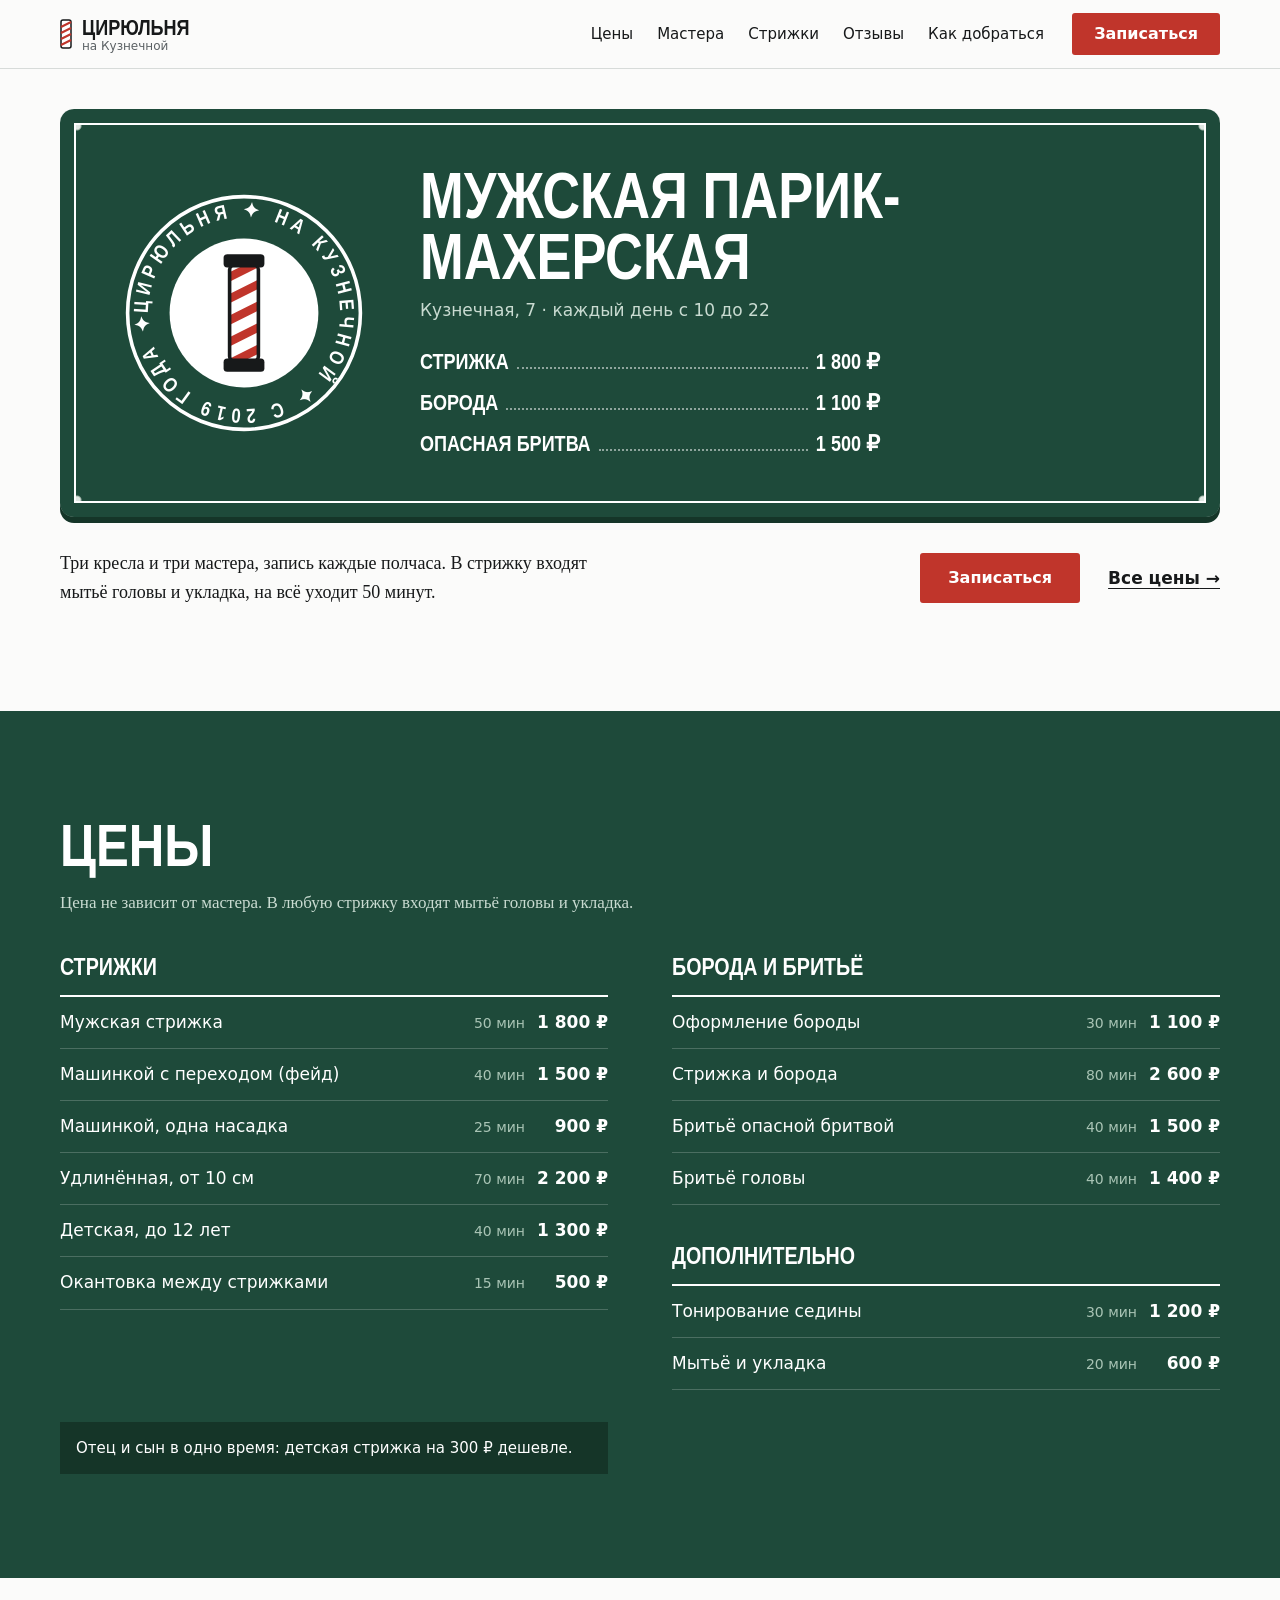
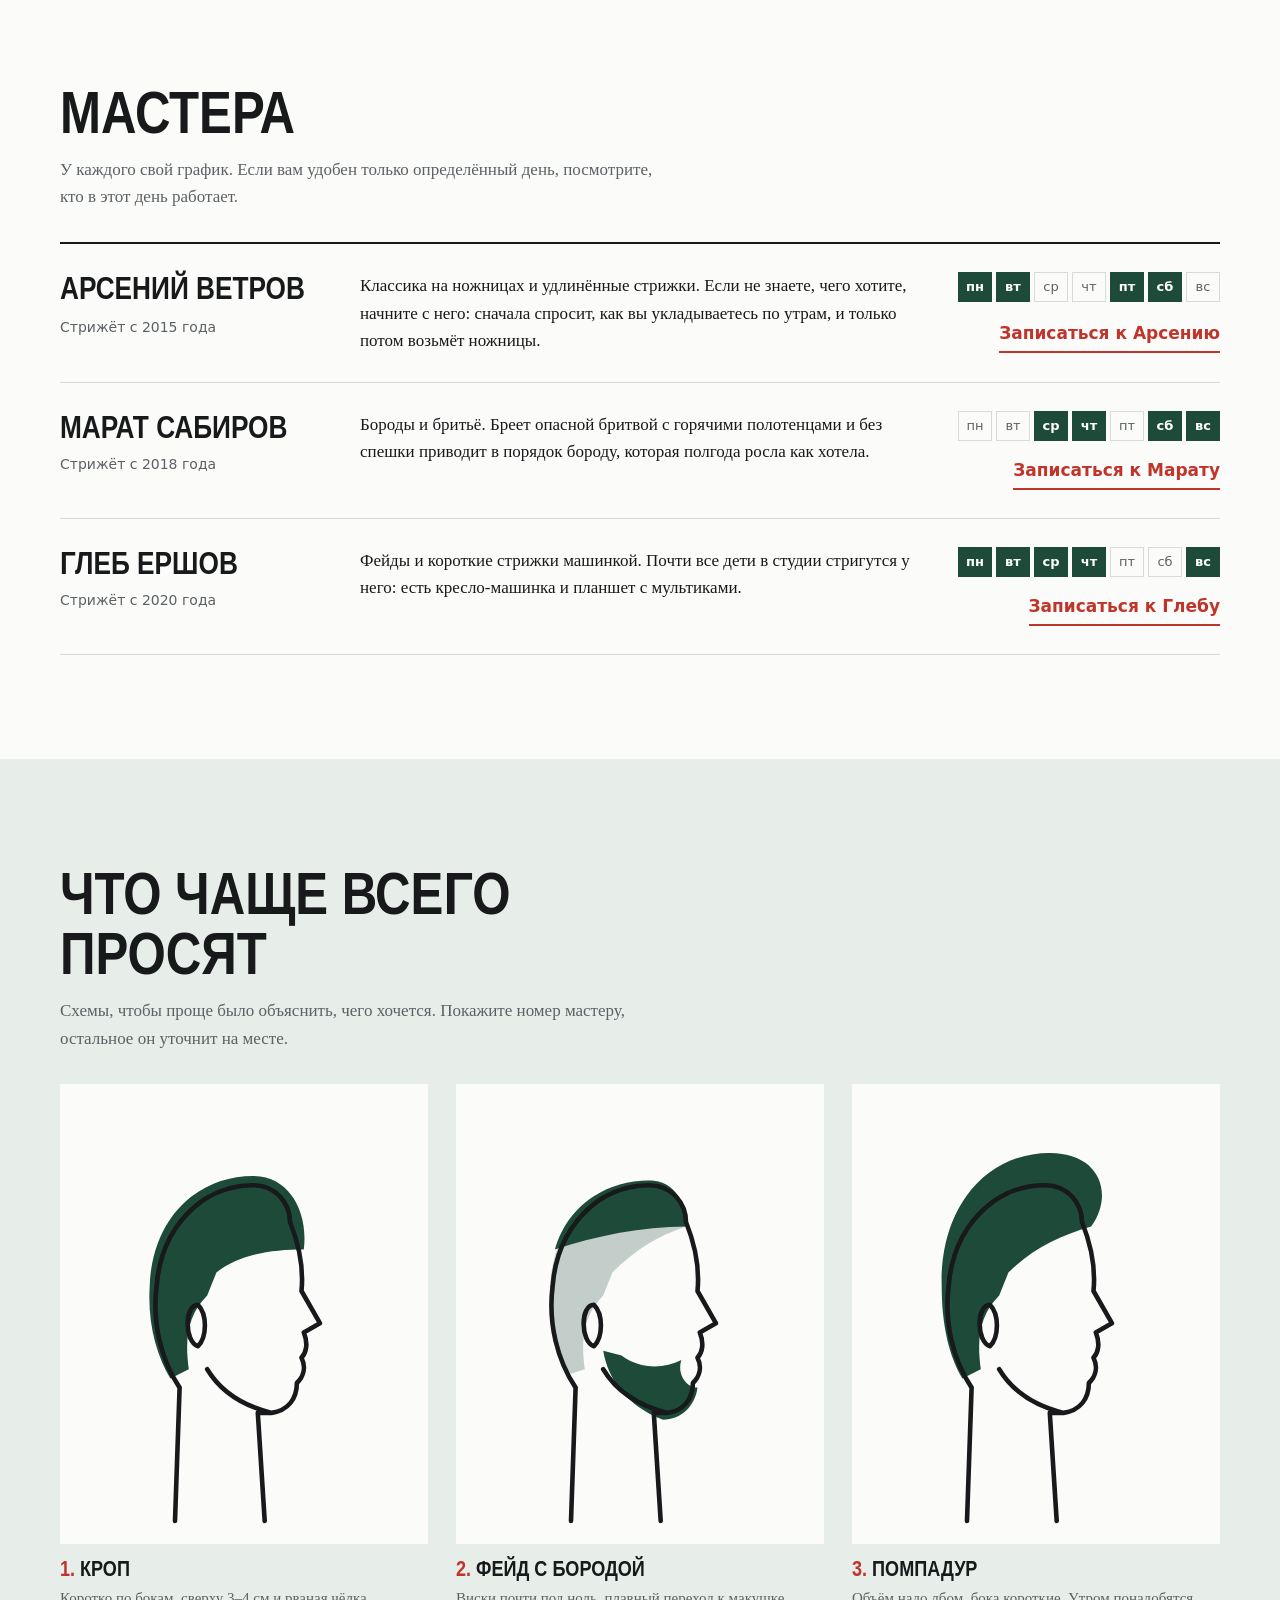
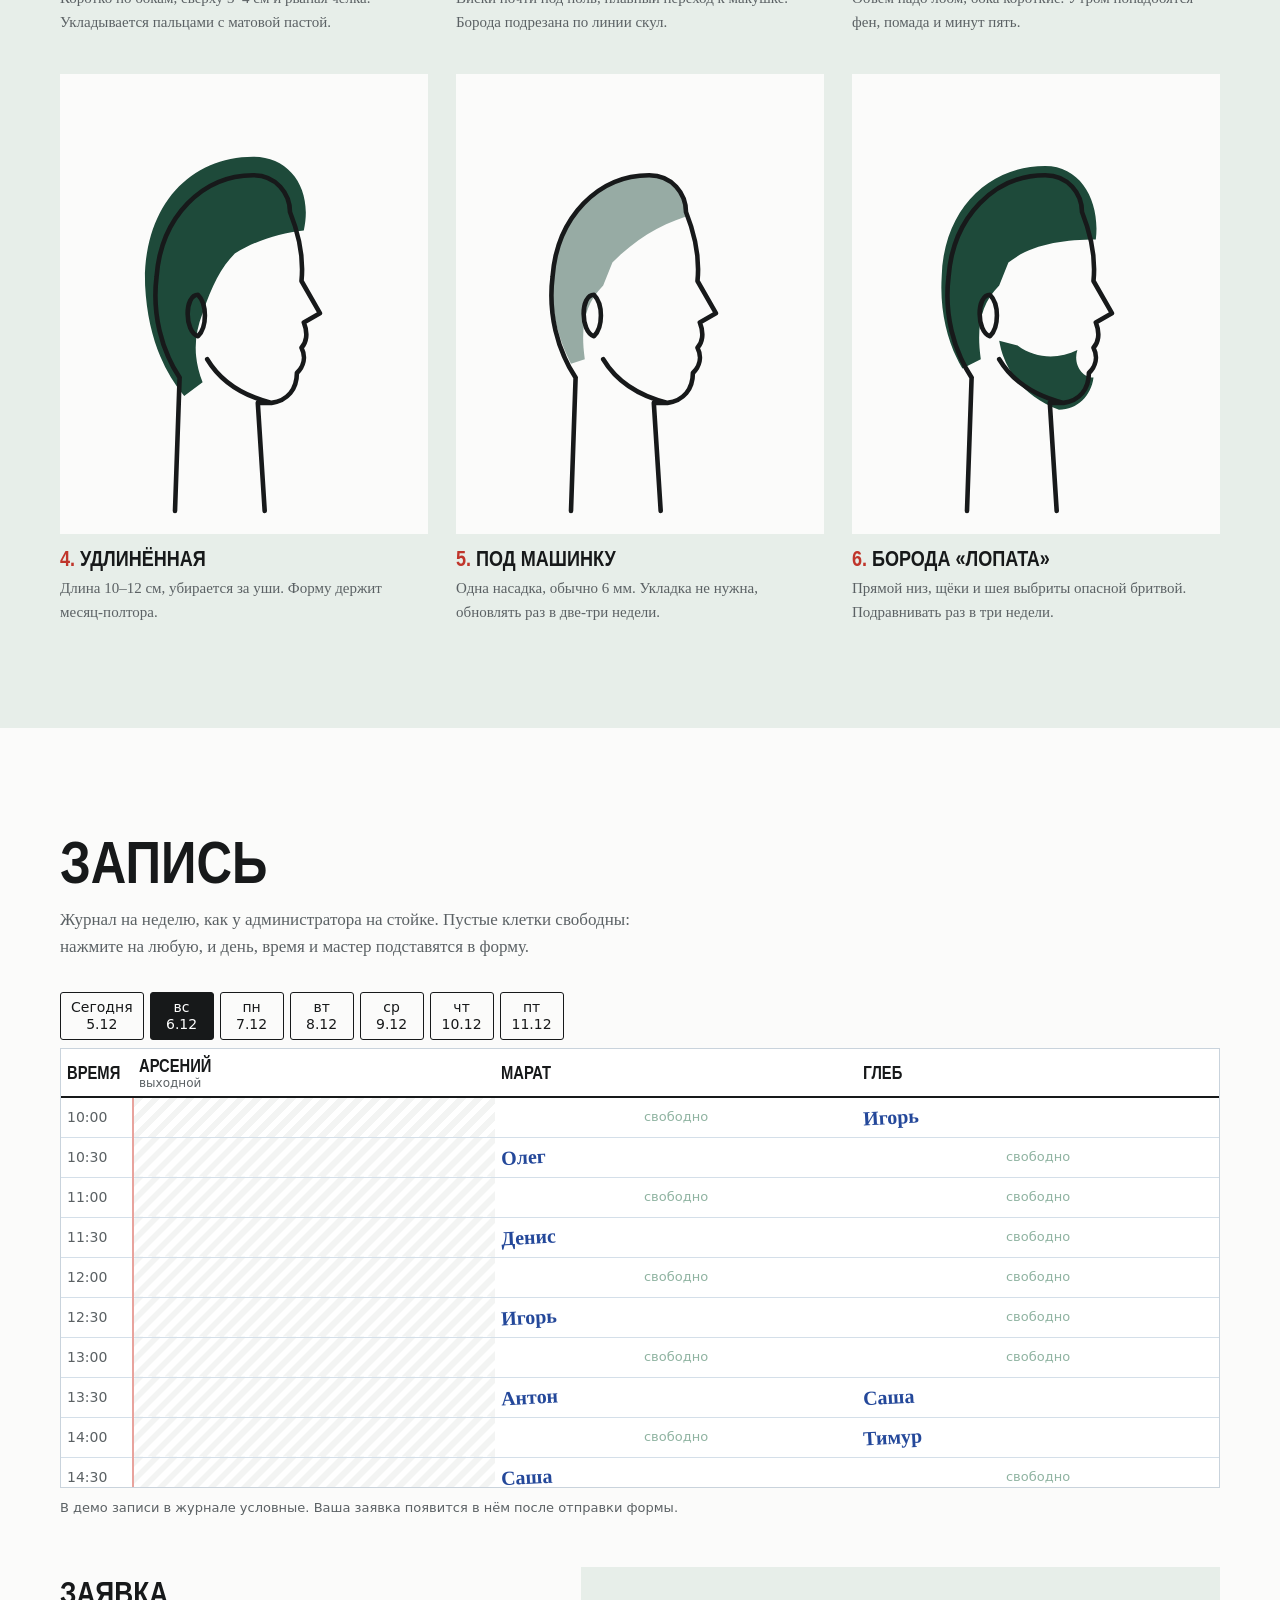
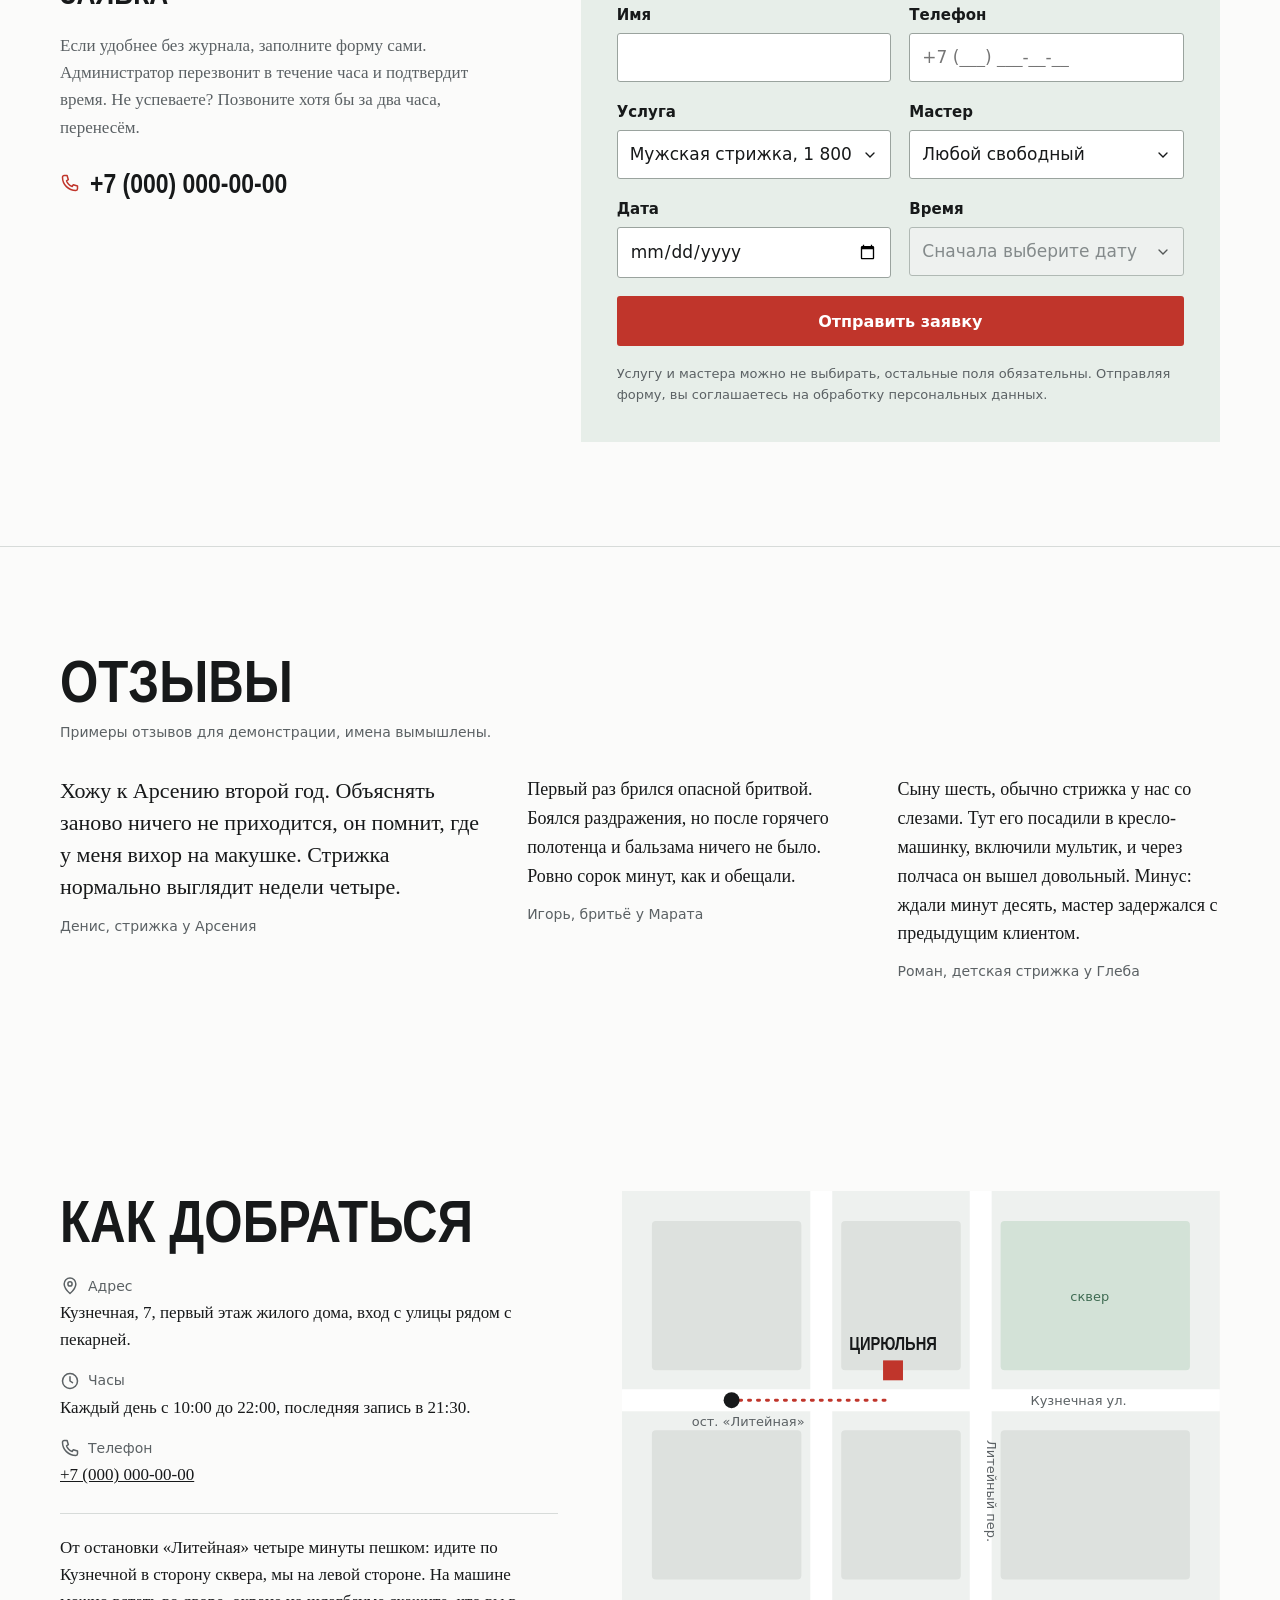
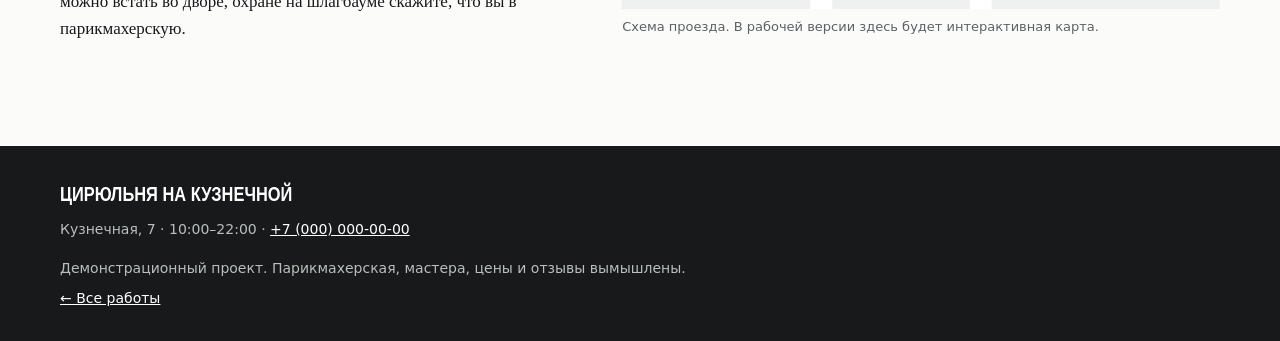
==== commit 113061c8: "Запасные шрифты для Windows и Android в «Цирюльне»" ====
--- a/landing-barbershop/index.html
+++ b/landing-barbershop/index.html
@@ -94,7 +94,7 @@
           </svg>
 
           <div class="sign__body">
-            <h1 class="sign__title" id="hero-title">Мужская парикмахерская</h1>
+            <h1 class="sign__title" id="hero-title">Мужская парик&shy;махерская</h1>
             <p class="sign__address">Кузнечная, 7 · каждый день с 10 до 22</p>
             <ul class="sign__prices">
               <li class="sign__price"><span>Стрижка</span><span class="sign__dots" aria-hidden="true"></span><span>1 800 ₽</span></li>
--- a/landing-barbershop/style.css
+++ b/landing-barbershop/style.css
@@ -12,7 +12,8 @@
   --color-red-dark: #a02a21;
   --color-focus: #c0352b;
 
-  --font-display: "Avenir Next Condensed", "Bahnschrift Condensed", "Bahnschrift", "Arial Narrow", "Roboto Condensed", "Helvetica Neue", Arial, sans-serif;
+  /* узкий гротеск есть в каждой системе под своим именем: macOS, Windows 10+, Android, Linux */
+  --font-display: "Avenir Next Condensed", "Bahnschrift Condensed", "Bahnschrift", "Roboto Condensed", "sans-serif-condensed", "Arial Narrow", "DejaVu Sans Condensed", "Liberation Sans Narrow", Arial, sans-serif;
   --font-text: Charter, "Iowan Old Style", "Palatino Linotype", Georgia, "Times New Roman", serif;
   --font-ui: system-ui, -apple-system, "Segoe UI", Roboto, Arial, sans-serif;
 
@@ -837,7 +838,7 @@
 .journal__table th,
 .journal__table td {
   height: 40px;
-  padding: 0 8px;
+  padding: 0 6px;
   border-bottom: 1px solid #d4dfe9;
   text-align: left;
 }
@@ -850,7 +851,7 @@
   border-bottom: 2px solid var(--color-ink);
   background: #fff;
   font-family: var(--font-display);
-  font-size: 1.125rem;
+  font-size: 0.875rem;
   font-weight: 700;
   font-stretch: condensed;
   line-height: 1;
@@ -860,6 +861,17 @@
 .journal__table thead th:first-child,
 .journal__time {
   width: 64px;
+}
+
+@media (min-width: 560px) {
+  .journal__table thead th {
+    font-size: 1.125rem;
+  }
+
+  .journal__table thead th:first-child,
+  .journal__time {
+    width: 72px;
+  }
 }
 
 .journal__time {
